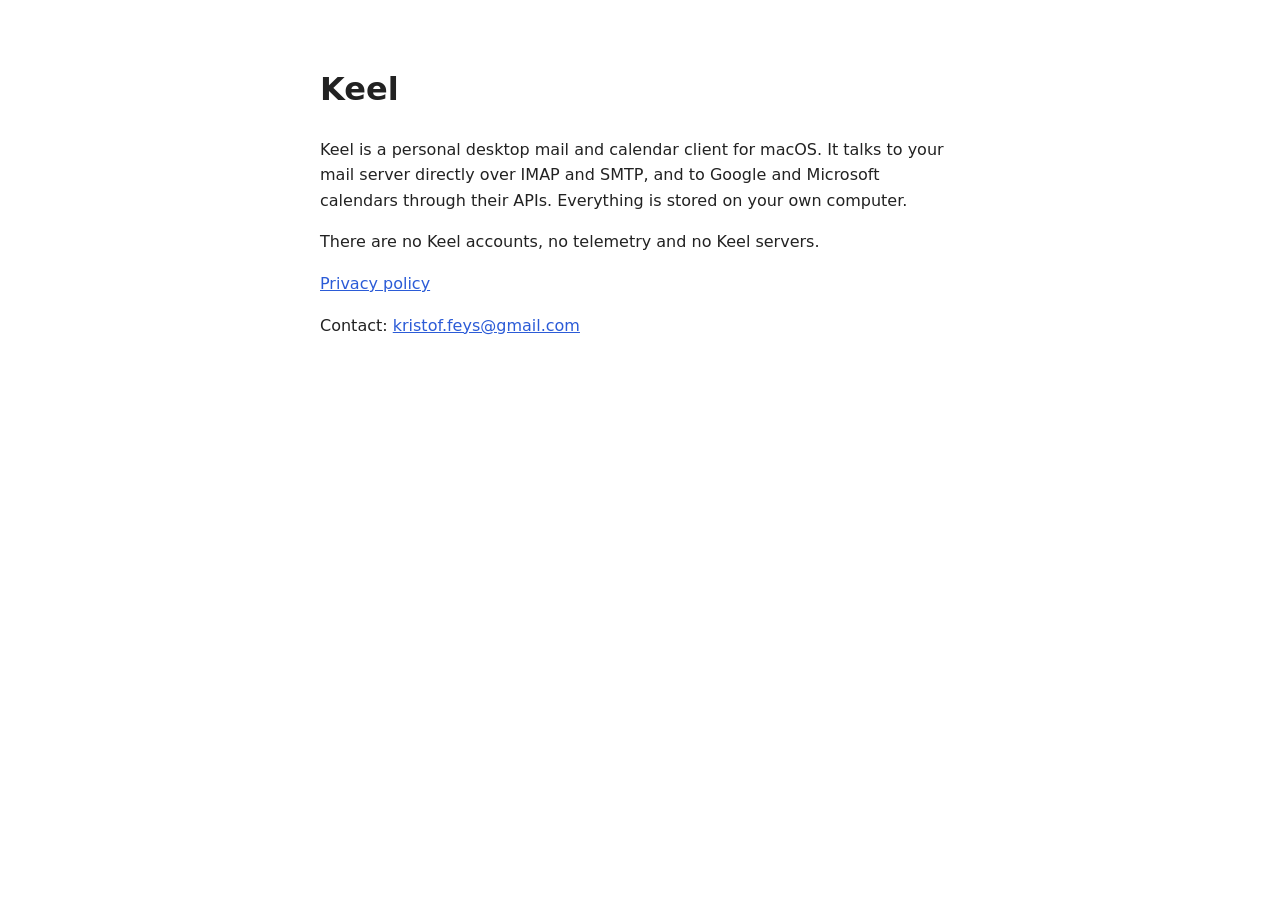
==== index.html @ ffb16f6d "Keel homepage and privacy policy Co-Authored-By: Claude Opus 5.5 <noreply@anthropic.com>" ====
<!doctype html>
<html lang="en">
<meta charset="utf-8">
<meta name="viewport" content="width=device-width, initial-scale=1">
<title>Keel</title>
<style>body{font:16px/1.6 -apple-system,system-ui,sans-serif;max-width:640px;margin:4rem auto;padding:0 1rem;color:#222}a{color:#2b5bd7}</style>
<h1>Keel</h1>
<p>Keel is a personal desktop mail and calendar client for macOS. It talks to your mail server directly over IMAP and SMTP, and to Google and Microsoft calendars through their APIs. Everything is stored on your own computer.</p>
<p>There are no Keel accounts, no telemetry and no Keel servers.</p>
<p><a href="privacy.html">Privacy policy</a></p>
<p>Contact: <a href="mailto:kristof.feys@gmail.com">kristof.feys@gmail.com</a></p>
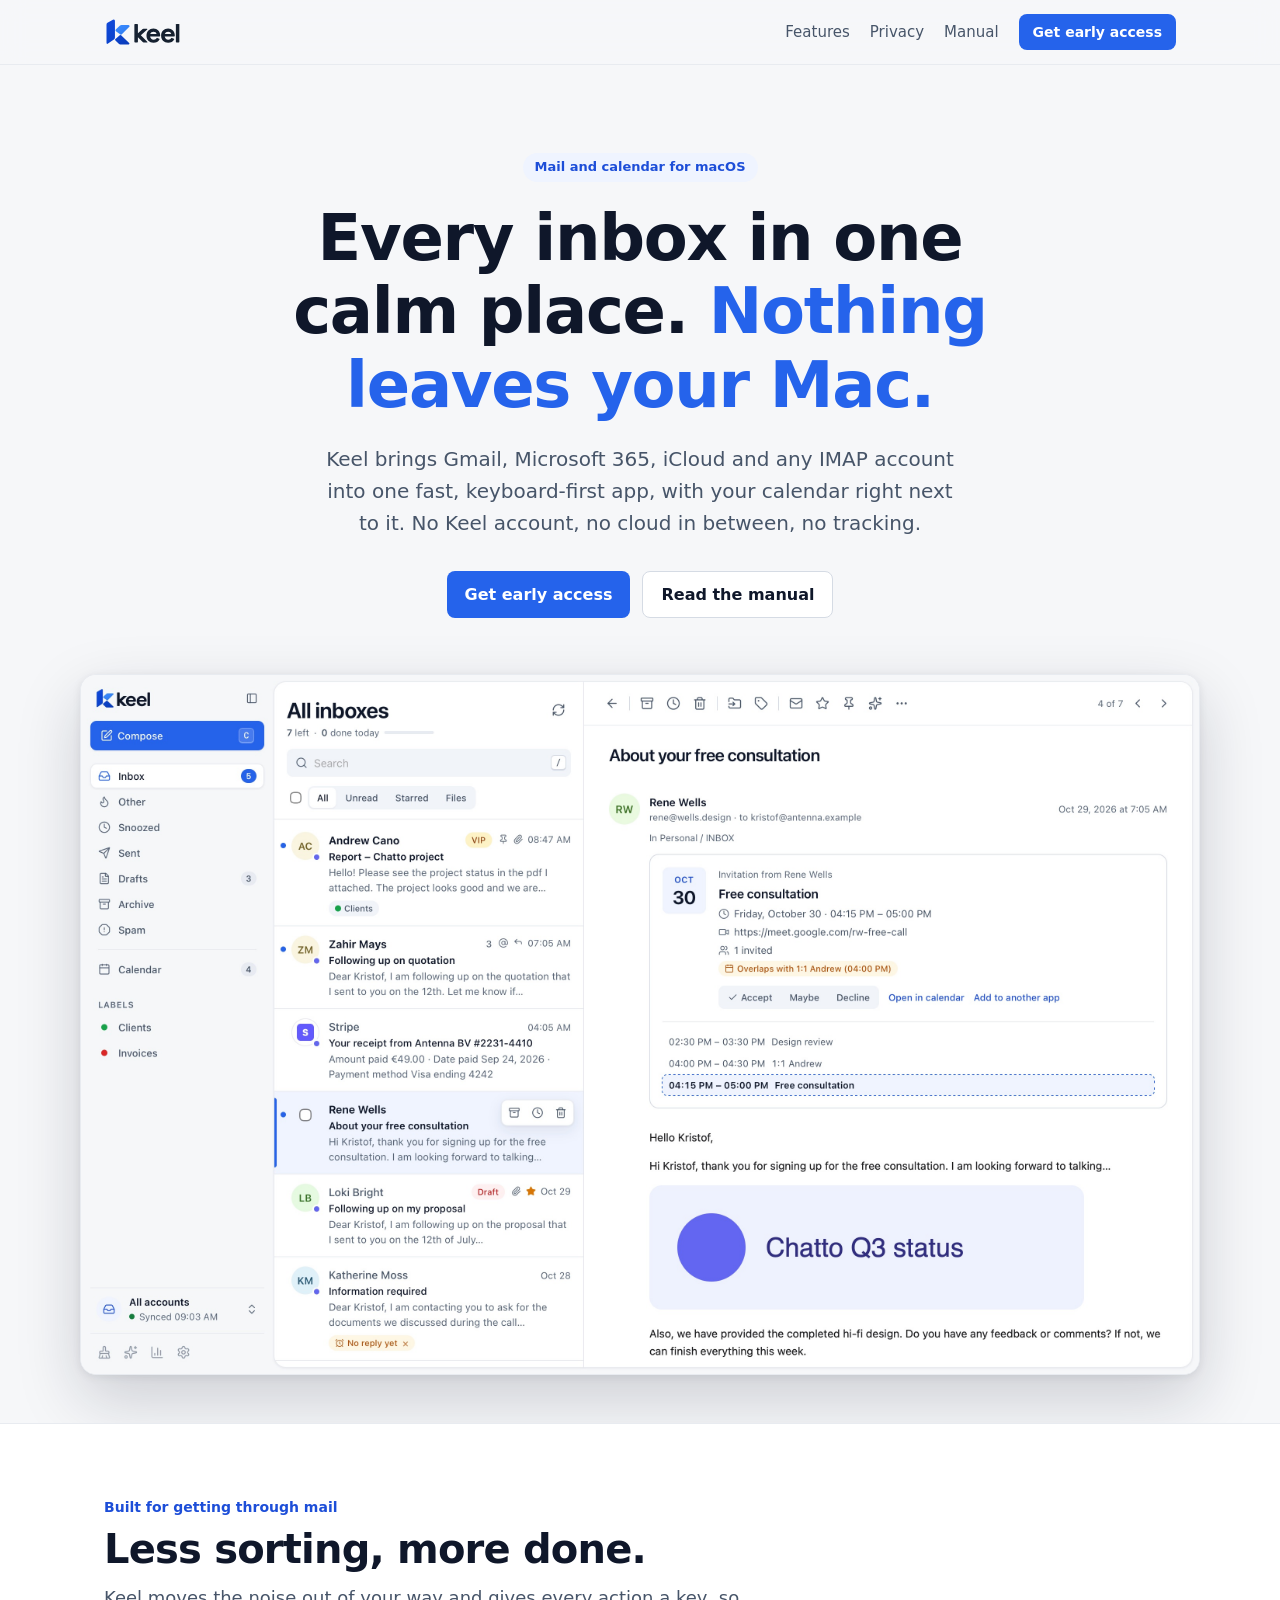
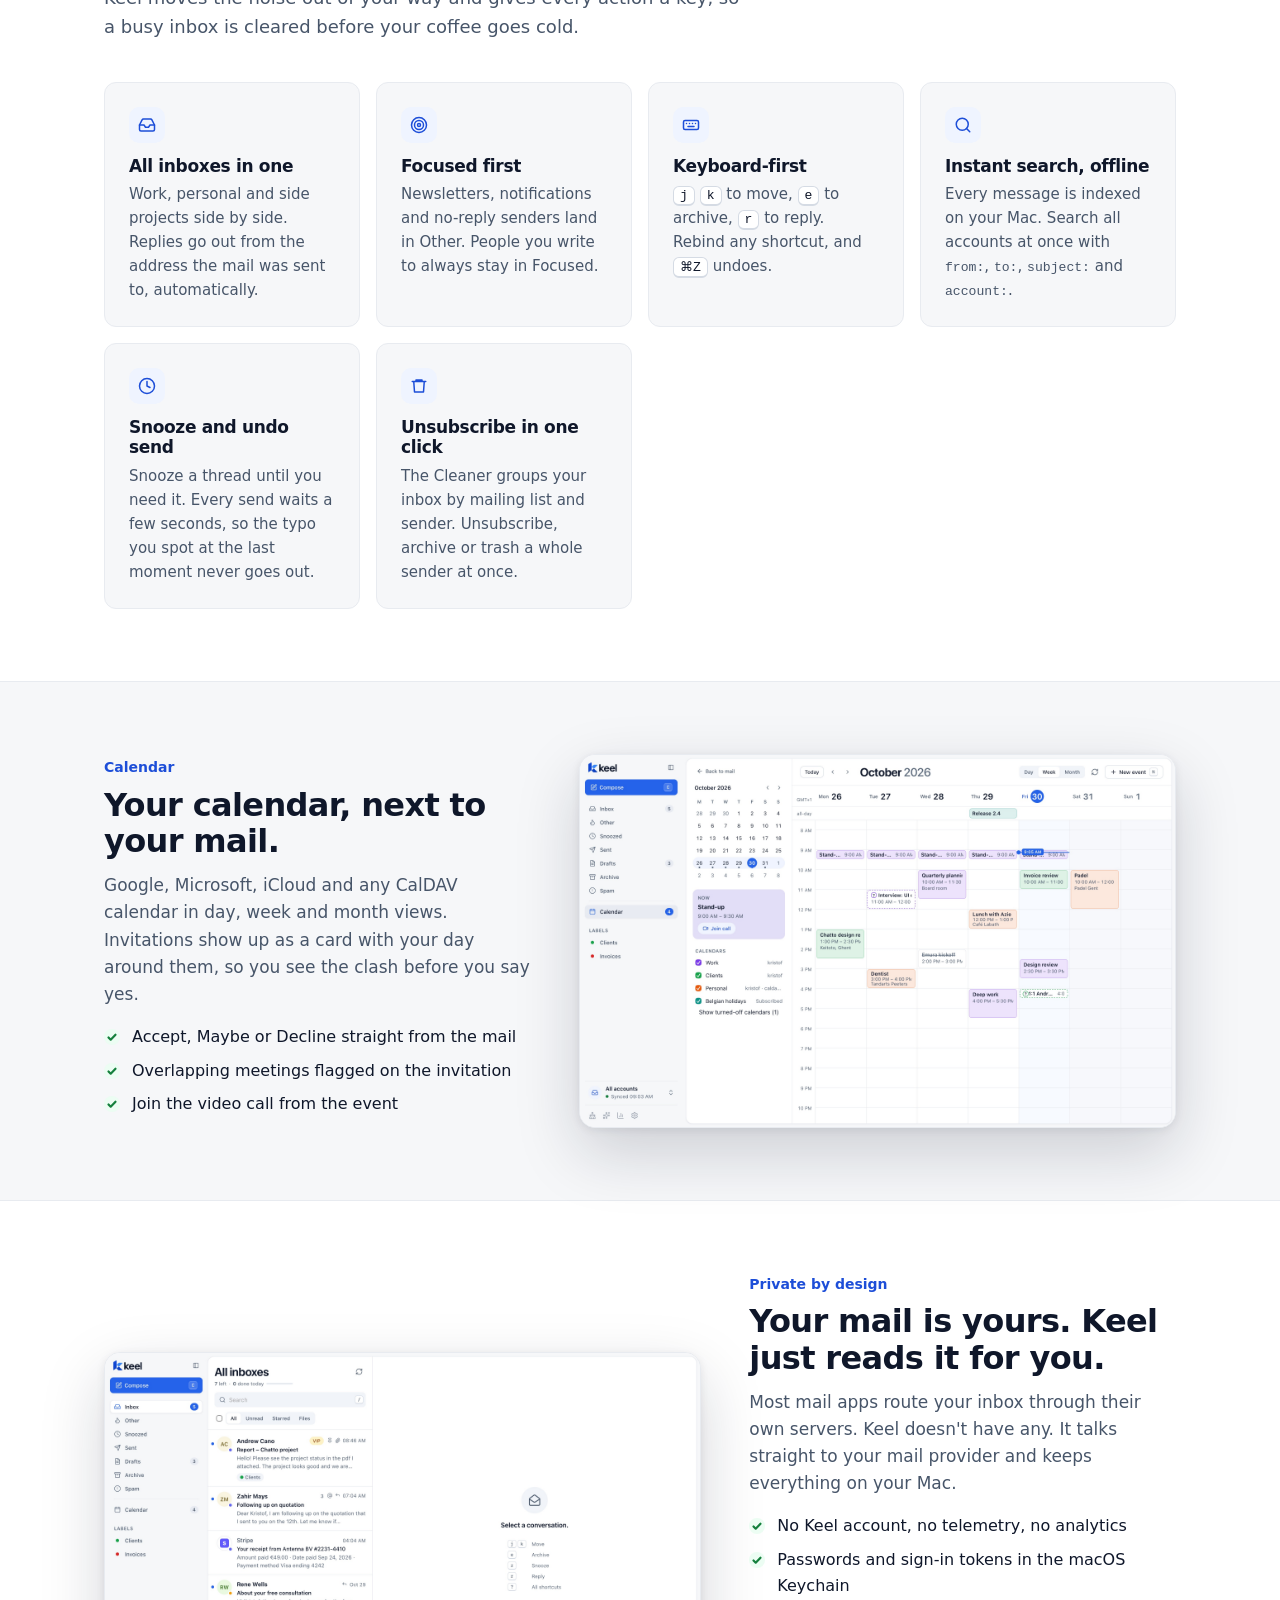
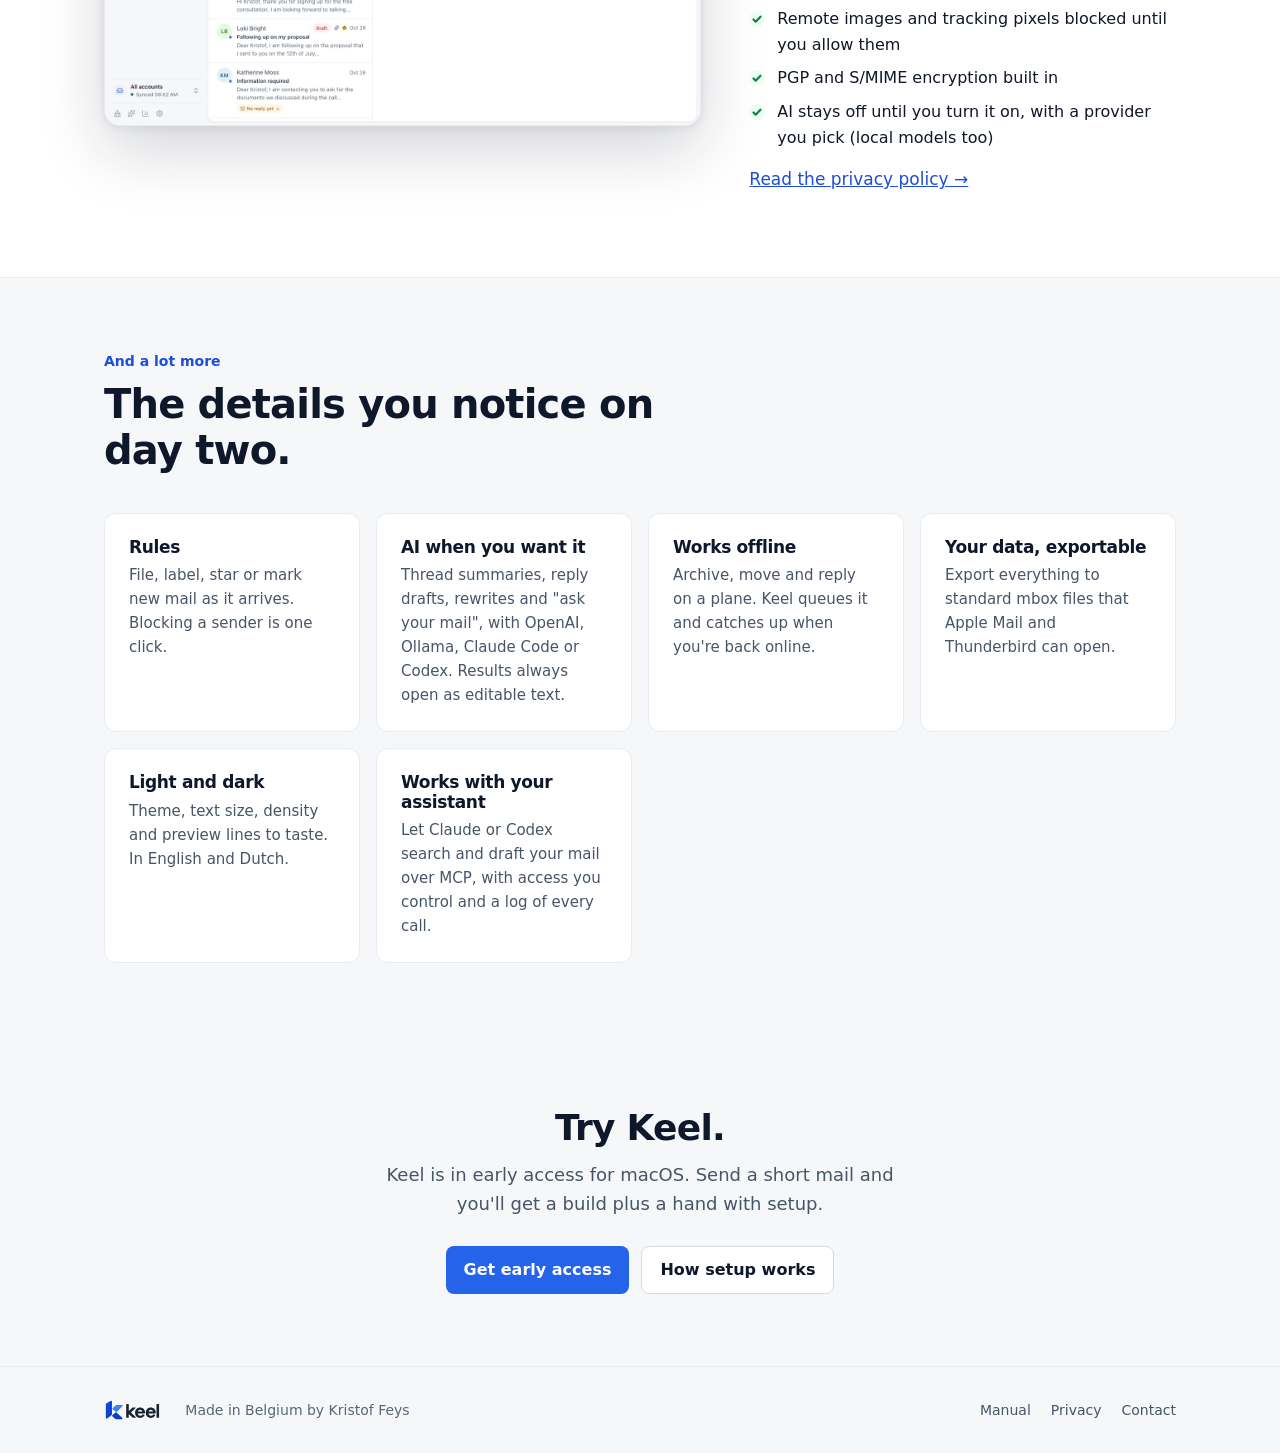
==== commit 3f22d735: "Branded homepage, manual and privacy page in Keel's design Co-Authored-By: Claude Opus 5.5 <noreply@" ====
--- a/index.html
+++ b/index.html
@@ -1,11 +1,157 @@
 <!doctype html>
 <html lang="en">
+<head>
 <meta charset="utf-8">
 <meta name="viewport" content="width=device-width, initial-scale=1">
-<title>Keel</title>
-<style>body{font:16px/1.6 -apple-system,system-ui,sans-serif;max-width:640px;margin:4rem auto;padding:0 1rem;color:#222}a{color:#2b5bd7}</style>
-<h1>Keel</h1>
-<p>Keel is a personal desktop mail and calendar client for macOS. It talks to your mail server directly over IMAP and SMTP, and to Google and Microsoft calendars through their APIs. Everything is stored on your own computer.</p>
-<p>There are no Keel accounts, no telemetry and no Keel servers.</p>
-<p><a href="privacy.html">Privacy policy</a></p>
-<p>Contact: <a href="mailto:kristof.feys@gmail.com">kristof.feys@gmail.com</a></p>
+<title>Keel: a fast, private mail client for your Mac</title>
+<meta name="description" content="Keel is a desktop mail and calendar client that keeps everything on your Mac. All your inboxes in one place, keyboard-first, no accounts, no tracking.">
+<meta property="og:title" content="Keel: a fast, private mail client for your Mac">
+<meta property="og:description" content="All your inboxes and calendars in one keyboard-first app. Your mail stays on your Mac.">
+<meta property="og:image" content="https://kristoffeys.github.io/keel/img/invite.jpg">
+<link rel="icon" href="img/icon.svg" type="image/svg+xml">
+<link rel="stylesheet" href="style.css">
+</head>
+<body>
+
+<header class="top">
+  <div class="wrap">
+    <a class="brand" href="./"><img class="light-only" src="img/logo.svg" alt="Keel"><img class="dark-only" src="img/logo-dark.svg" alt="Keel"></a>
+    <nav>
+      <a href="#features">Features</a>
+      <a href="#privacy">Privacy</a>
+      <a href="manual.html">Manual</a>
+      <a class="btn" href="mailto:kristof.feys@gmail.com?subject=Keel%20early%20access">Get early access</a>
+    </nav>
+  </div>
+</header>
+
+<main>
+  <div class="hero wrap">
+    <span class="pill">Mail and calendar for macOS</span>
+    <h1>Every inbox in one calm place. <em>Nothing leaves your Mac.</em></h1>
+    <p class="lede">Keel brings Gmail, Microsoft 365, iCloud and any IMAP account into one fast, keyboard-first app, with your calendar right next to it. No Keel account, no cloud in between, no tracking.</p>
+    <div class="ctas">
+      <a class="btn" href="mailto:kristof.feys@gmail.com?subject=Keel%20early%20access">Get early access</a>
+      <a class="btn ghost" href="manual.html">Read the manual</a>
+    </div>
+    <div class="shot">
+      <img class="light-only" src="img/invite.jpg" alt="Keel showing a conversation with a meeting invitation, your day around it and Accept, Maybe and Decline buttons" width="2880" height="1800">
+      <img class="dark-only" src="img/invite-dark.jpg" alt="Keel in dark mode showing a conversation with a meeting invitation" width="2880" height="1800">
+    </div>
+  </div>
+
+  <section id="features" class="alt">
+    <div class="wrap">
+      <div class="section-head">
+        <div class="eyebrow">Built for getting through mail</div>
+        <h2>Less sorting, more done.</h2>
+        <p>Keel moves the noise out of your way and gives every action a key, so a busy inbox is cleared before your coffee goes cold.</p>
+      </div>
+      <div class="grid">
+        <div class="card">
+          <div class="ic"><svg viewBox="0 0 24 24" fill="none" stroke="currentColor" stroke-width="2" stroke-linecap="round" stroke-linejoin="round"><path d="M22 12h-6l-2 3h-4l-2-3H2"/><path d="M5.45 5.11 2 12v6a2 2 0 0 0 2 2h16a2 2 0 0 0 2-2v-6l-3.45-6.89A2 2 0 0 0 16.76 4H7.24a2 2 0 0 0-1.79 1.11z"/></svg></div>
+          <h3>All inboxes in one</h3>
+          <p>Work, personal and side projects side by side. Replies go out from the address the mail was sent to, automatically.</p>
+        </div>
+        <div class="card">
+          <div class="ic"><svg viewBox="0 0 24 24" fill="none" stroke="currentColor" stroke-width="2" stroke-linecap="round" stroke-linejoin="round"><circle cx="12" cy="12" r="10"/><circle cx="12" cy="12" r="6"/><circle cx="12" cy="12" r="2"/></svg></div>
+          <h3>Focused first</h3>
+          <p>Newsletters, notifications and no-reply senders land in Other. People you write to always stay in Focused.</p>
+        </div>
+        <div class="card">
+          <div class="ic"><svg viewBox="0 0 24 24" fill="none" stroke="currentColor" stroke-width="2" stroke-linecap="round" stroke-linejoin="round"><rect x="2" y="6" width="20" height="12" rx="2"/><path d="M6 10h.01M10 10h.01M14 10h.01M18 10h.01M8 14h8"/></svg></div>
+          <h3>Keyboard-first</h3>
+          <p><kbd>j</kbd> <kbd>k</kbd> to move, <kbd>e</kbd> to archive, <kbd>r</kbd> to reply. Rebind any shortcut, and <kbd>⌘Z</kbd> undoes.</p>
+        </div>
+        <div class="card">
+          <div class="ic"><svg viewBox="0 0 24 24" fill="none" stroke="currentColor" stroke-width="2" stroke-linecap="round" stroke-linejoin="round"><circle cx="11" cy="11" r="8"/><path d="m21 21-4.3-4.3"/></svg></div>
+          <h3>Instant search, offline</h3>
+          <p>Every message is indexed on your Mac. Search all accounts at once with <code>from:</code>, <code>to:</code>, <code>subject:</code> and <code>account:</code>.</p>
+        </div>
+        <div class="card">
+          <div class="ic"><svg viewBox="0 0 24 24" fill="none" stroke="currentColor" stroke-width="2" stroke-linecap="round" stroke-linejoin="round"><circle cx="12" cy="12" r="10"/><path d="M12 6v6l4 2"/></svg></div>
+          <h3>Snooze and undo send</h3>
+          <p>Snooze a thread until you need it. Every send waits a few seconds, so the typo you spot at the last moment never goes out.</p>
+        </div>
+        <div class="card">
+          <div class="ic"><svg viewBox="0 0 24 24" fill="none" stroke="currentColor" stroke-width="2" stroke-linecap="round" stroke-linejoin="round"><path d="M3 6h18M8 6V4h8v2M19 6l-1 14H6L5 6"/></svg></div>
+          <h3>Unsubscribe in one click</h3>
+          <p>The Cleaner groups your inbox by mailing list and sender. Unsubscribe, archive or trash a whole sender at once.</p>
+        </div>
+      </div>
+    </div>
+  </section>
+
+  <section>
+    <div class="wrap split">
+      <div>
+        <div class="eyebrow">Calendar</div>
+        <h2>Your calendar, next to your mail.</h2>
+        <p>Google, Microsoft, iCloud and any CalDAV calendar in day, week and month views. Invitations show up as a card with your day around them, so you see the clash before you say yes.</p>
+        <ul class="ticks">
+          <li>Accept, Maybe or Decline straight from the mail</li>
+          <li>Overlapping meetings flagged on the invitation</li>
+          <li>Join the video call from the event</li>
+        </ul>
+      </div>
+      <div class="shot"><img src="img/calendar.jpg" alt="Keel's week view with meetings from several calendars" width="2880" height="1800" loading="lazy"></div>
+    </div>
+  </section>
+
+  <section id="privacy" class="alt">
+    <div class="wrap split flip">
+      <div>
+        <div class="eyebrow">Private by design</div>
+        <h2>Your mail is yours. Keel just reads it for you.</h2>
+        <p>Most mail apps route your inbox through their own servers. Keel doesn't have any. It talks straight to your mail provider and keeps everything on your Mac.</p>
+        <ul class="ticks">
+          <li>No Keel account, no telemetry, no analytics</li>
+          <li>Passwords and sign-in tokens in the macOS Keychain</li>
+          <li>Remote images and tracking pixels blocked until you allow them</li>
+          <li>PGP and S/MIME encryption built in</li>
+          <li>AI stays off until you turn it on, with a provider you pick (local models too)</li>
+        </ul>
+        <p style="margin-top:16px"><a href="privacy.html">Read the privacy policy →</a></p>
+      </div>
+      <div class="shot"><img class="light-only" src="img/inbox.jpg" alt="Keel's unified inbox" width="2880" height="1800" loading="lazy"><img class="dark-only" src="img/inbox-dark.jpg" alt="Keel's unified inbox in dark mode" width="2880" height="1800" loading="lazy"></div>
+    </div>
+  </section>
+
+  <section>
+    <div class="wrap">
+      <div class="section-head">
+        <div class="eyebrow">And a lot more</div>
+        <h2>The details you notice on day two.</h2>
+      </div>
+      <div class="grid">
+        <div class="card"><h3>Rules</h3><p>File, label, star or mark new mail as it arrives. Blocking a sender is one click.</p></div>
+        <div class="card"><h3>AI when you want it</h3><p>Thread summaries, reply drafts, rewrites and "ask your mail", with OpenAI, Ollama, Claude Code or Codex. Results always open as editable text.</p></div>
+        <div class="card"><h3>Works offline</h3><p>Archive, move and reply on a plane. Keel queues it and catches up when you're back online.</p></div>
+        <div class="card"><h3>Your data, exportable</h3><p>Export everything to standard mbox files that Apple Mail and Thunderbird can open.</p></div>
+        <div class="card"><h3>Light and dark</h3><p>Theme, text size, density and preview lines to taste. In English and Dutch.</p></div>
+        <div class="card"><h3>Works with your assistant</h3><p>Let Claude or Codex search and draft your mail over MCP, with access you control and a log of every call.</p></div>
+      </div>
+    </div>
+  </section>
+
+  <section class="cta-band">
+    <div class="wrap">
+      <h2>Try Keel.</h2>
+      <p>Keel is in early access for macOS. Send a short mail and you'll get a build plus a hand with setup.</p>
+      <div class="hero" style="padding:0"><div class="ctas">
+        <a class="btn" href="mailto:kristof.feys@gmail.com?subject=Keel%20early%20access">Get early access</a>
+        <a class="btn ghost" href="manual.html#getting-started">How setup works</a>
+      </div></div>
+    </div>
+  </section>
+</main>
+
+<footer>
+  <div class="wrap">
+    <img class="light-only" src="img/logo.svg" alt="Keel"><img class="dark-only" src="img/logo-dark.svg" alt="Keel">
+    <span>Made in Belgium by Kristof Feys</span>
+    <nav><a href="manual.html">Manual</a><a href="privacy.html">Privacy</a><a href="mailto:kristof.feys@gmail.com">Contact</a></nav>
+  </div>
+</footer>
+</body>
+</html>
--- a/style.css
+++ b/style.css
@@ -0,0 +1,131 @@
+/* Keel site: the app's own tokens (src/styles.css), light and dark. */
+:root {
+  --bg: #f6f7f9; --surface: #ffffff; --surface-2: #f1f4f8; --surface-3: #e8ecf2;
+  --line: #e8ebf0; --line-strong: #d5dbe4;
+  --text: #0f172a; --text-2: #475569; --text-3: #586679;
+  --accent: #2563eb; --accent-hover: #1d4ed8; --accent-soft: #eff4ff; --accent-text: #1d4ed8; --on-accent: #fff;
+  --ok: #15803d; --ok-soft: #ecfdf3;
+  --shadow-md: 0 6px 20px rgba(15, 23, 42, 0.08), 0 1px 3px rgba(15, 23, 42, 0.06);
+  --shadow-lg: 0 24px 64px rgba(15, 23, 42, 0.18), 0 2px 8px rgba(15, 23, 42, 0.08);
+  --r-md: 8px; --r-lg: 12px; --r-xl: 16px; --r-pill: 999px;
+  font: 16px/1.6 -apple-system, BlinkMacSystemFont, "Segoe UI", system-ui, sans-serif;
+  color: var(--text); background: var(--bg);
+  -webkit-font-smoothing: antialiased;
+}
+@media (prefers-color-scheme: dark) {
+  :root {
+    --bg: #0c0f14; --surface: #141821; --surface-2: #1b212c; --surface-3: #252c39;
+    --line: #222835; --line-strong: #2f3746;
+    --text: #f1f5f9; --text-2: #a3aec0; --text-3: #8491a5;
+    --accent-soft: #16223a; --accent-text: #93c5fd;
+    --ok: #4ade80; --ok-soft: #132a1c;
+    --shadow-md: 0 8px 24px rgba(0, 0, 0, 0.45); --shadow-lg: 0 24px 64px rgba(0, 0, 0, 0.6);
+    color-scheme: dark;
+  }
+  .light-only { display: none !important; }
+}
+@media (prefers-color-scheme: light) { .dark-only { display: none !important; } }
+
+* { box-sizing: border-box; }
+body { margin: 0; }
+a { color: var(--accent-text); }
+h1, h2, h3 { margin: 0; letter-spacing: -0.02em; line-height: 1.15; }
+p { margin: 0 0 12px; }
+img { max-width: 100%; height: auto; display: block; }
+code, kbd { font: 0.875em ui-monospace, SFMono-Regular, Menlo, monospace; }
+kbd { display: inline-block; min-width: 1.6em; padding: 1px 6px; text-align: center; border: 1px solid var(--line-strong); border-bottom-width: 2px; border-radius: 6px; background: var(--surface); color: var(--text); }
+
+.wrap { max-width: 1120px; margin: 0 auto; padding: 0 24px; }
+.narrow { max-width: 720px; }
+
+/* header */
+.top { position: sticky; top: 0; z-index: 10; background: color-mix(in srgb, var(--bg) 85%, transparent); backdrop-filter: blur(12px); border-bottom: 1px solid var(--line); }
+.top .wrap { display: flex; align-items: center; gap: 24px; height: 64px; }
+.top .brand img { height: 30px; width: auto; }
+.top nav { margin-left: auto; display: flex; gap: 20px; align-items: center; font-size: 15px; }
+.top nav a { color: var(--text-2); text-decoration: none; }
+.top nav a:hover, .top nav a[aria-current] { color: var(--text); }
+
+.btn { display: inline-flex; align-items: center; gap: 8px; padding: 10px 18px; border-radius: var(--r-md); background: var(--accent); color: var(--on-accent) !important; font-weight: 600; text-decoration: none; transition: background .15s; }
+.btn:hover { background: var(--accent-hover); }
+.btn.ghost { background: var(--surface); color: var(--text) !important; border: 1px solid var(--line-strong); }
+.btn.ghost:hover { background: var(--surface-2); }
+.top .btn { padding: 7px 14px; font-size: 14px; }
+
+/* hero */
+.hero { padding: 88px 0 48px; text-align: center; }
+.pill { display: inline-block; padding: 4px 12px; border-radius: var(--r-pill); background: var(--accent-soft); color: var(--accent-text); font-size: 13px; font-weight: 600; margin-bottom: 20px; }
+.hero h1 { font-size: clamp(40px, 6vw, 64px); max-width: 820px; margin: 0 auto 20px; }
+.hero h1 em { font-style: normal; color: var(--accent); }
+.hero .lede { font-size: 20px; color: var(--text-2); max-width: 640px; margin: 0 auto 32px; }
+.hero .ctas { display: flex; gap: 12px; justify-content: center; flex-wrap: wrap; }
+.shot { margin: 56px auto 0; border-radius: var(--r-xl); overflow: hidden; border: 1px solid var(--line); box-shadow: var(--shadow-lg); background: var(--surface); }
+
+/* sections */
+section { padding: 72px 0; }
+section.alt { background: var(--surface); border-top: 1px solid var(--line); border-bottom: 1px solid var(--line); }
+.eyebrow { color: var(--accent-text); font-weight: 600; font-size: 14px; margin-bottom: 8px; }
+.section-head { max-width: 640px; margin-bottom: 40px; }
+.section-head h2 { font-size: clamp(28px, 4vw, 40px); margin-bottom: 12px; }
+.section-head p { color: var(--text-2); font-size: 18px; }
+
+.grid { display: grid; grid-template-columns: repeat(auto-fit, minmax(240px, 1fr)); gap: 16px; }
+.card { background: var(--surface); border: 1px solid var(--line); border-radius: var(--r-lg); padding: 24px; }
+section.alt .card { background: var(--bg); }
+.card h3 { font-size: 17px; margin-bottom: 6px; }
+.card p { color: var(--text-2); font-size: 15px; margin: 0; }
+.card .ic { width: 36px; height: 36px; border-radius: 10px; background: var(--accent-soft); color: var(--accent-text); display: grid; place-items: center; margin-bottom: 14px; }
+.card .ic svg { width: 18px; height: 18px; }
+
+.split { display: grid; grid-template-columns: 1fr 1.4fr; gap: 48px; align-items: center; }
+.split.flip { grid-template-columns: 1.4fr 1fr; }
+.split.flip > :first-child { order: 2; }
+.split .shot { margin: 0; }
+.split h2 { font-size: 32px; margin-bottom: 12px; }
+.split p { color: var(--text-2); font-size: 17px; }
+.ticks { list-style: none; padding: 0; margin: 16px 0 0; }
+.ticks li { padding-left: 28px; position: relative; margin-bottom: 8px; color: var(--text); }
+.ticks li::before { content: ""; position: absolute; left: 0; top: 5px; width: 16px; height: 16px; border-radius: 50%; background: var(--ok-soft) url("data:image/svg+xml,%3Csvg xmlns='http://www.w3.org/2000/svg' viewBox='0 0 16 16' fill='none' stroke='%2315803d' stroke-width='2.2' stroke-linecap='round' stroke-linejoin='round'%3E%3Cpath d='M4.5 8.5l2.2 2.2 4.8-5'/%3E%3C/svg%3E") center/16px no-repeat; }
+
+.keys { display: grid; grid-template-columns: repeat(auto-fit, minmax(200px, 1fr)); gap: 8px 24px; }
+.keys div { display: flex; gap: 12px; align-items: center; color: var(--text-2); }
+.keys kbd { flex: none; }
+
+.cta-band { text-align: center; }
+.cta-band h2 { font-size: 36px; margin-bottom: 12px; }
+.cta-band p { color: var(--text-2); font-size: 18px; max-width: 560px; margin: 0 auto 28px; }
+
+/* docs (manual, privacy) */
+.doc { padding: 56px 0 80px; }
+.doc h1 { font-size: 44px; margin-bottom: 12px; }
+.doc .lede { font-size: 19px; color: var(--text-2); margin-bottom: 32px; }
+.doc h2 { font-size: 26px; margin: 48px 0 12px; padding-top: 8px; scroll-margin-top: 80px; }
+.doc h3 { font-size: 18px; margin: 28px 0 8px; }
+.doc p, .doc li { color: var(--text-2); }
+.doc li { margin-bottom: 6px; }
+.doc strong { color: var(--text); }
+.doc table { width: 100%; border-collapse: collapse; margin: 12px 0 20px; font-size: 15px; }
+.doc th, .doc td { text-align: left; padding: 8px 12px; border-bottom: 1px solid var(--line); }
+.doc th { color: var(--text-3); font-weight: 600; font-size: 13px; }
+.doc td { color: var(--text-2); }
+.doc .shot { margin: 20px 0 8px; box-shadow: var(--shadow-md); }
+.callout { background: var(--accent-soft); border-radius: var(--r-lg); padding: 16px 20px; margin: 16px 0; color: var(--text); }
+.callout p { color: var(--text); margin: 0; }
+.doc-layout { display: grid; grid-template-columns: 200px 1fr; gap: 56px; }
+.toc { position: sticky; top: 88px; align-self: start; font-size: 14px; }
+.toc a { display: block; padding: 4px 0; color: var(--text-2); text-decoration: none; }
+.toc a:hover { color: var(--text); }
+.toc .eyebrow { margin-bottom: 8px; }
+
+footer { border-top: 1px solid var(--line); padding: 32px 0; color: var(--text-3); font-size: 14px; }
+footer .wrap { display: flex; gap: 24px; align-items: center; flex-wrap: wrap; }
+footer img { height: 22px; width: auto; }
+footer nav { margin-left: auto; display: flex; gap: 20px; }
+footer a { color: var(--text-2); text-decoration: none; }
+
+@media (max-width: 820px) {
+  .split, .split.flip, .doc-layout { grid-template-columns: 1fr; }
+  .split.flip > :first-child { order: 0; }
+  .toc { display: none; }
+  .top nav a:not(.btn) { display: none; }
+}
